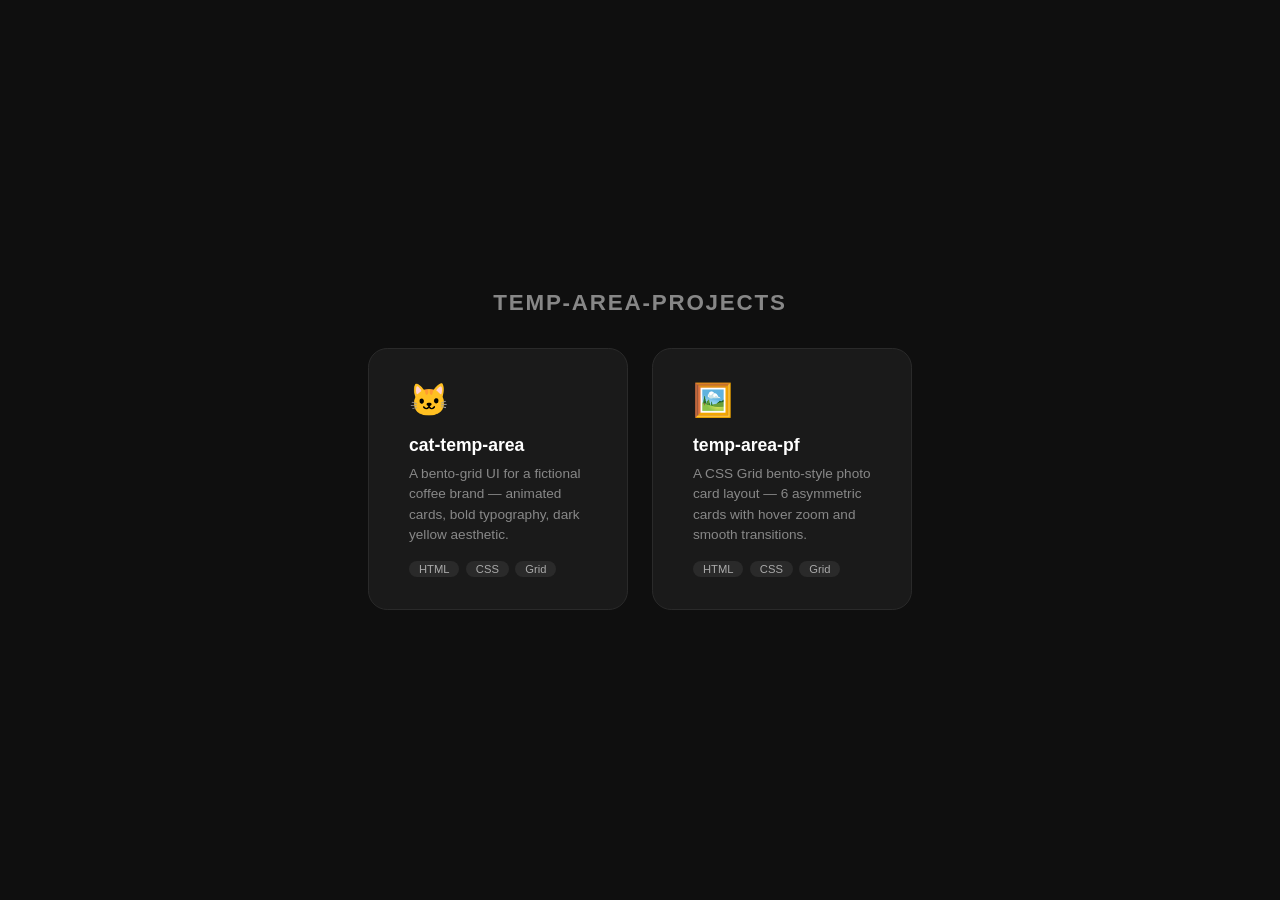
==== index.html @ 891ffad6 "initial commit — temp-area-projects hub with cat and pf Co-Authored-By: Claude Sonnet 4.6 <noreply@a" ====
<!DOCTYPE html>
<html lang="en">
<head>
  <meta charset="UTF-8">
  <meta name="viewport" content="width=device-width, initial-scale=1.0">
  <title>temp-area-projects</title>
  <style>
    * { margin: 0; padding: 0; box-sizing: border-box; }

    body {
      min-height: 100vh;
      background: #0f0f0f;
      display: flex;
      flex-direction: column;
      align-items: center;
      justify-content: center;
      font-family: 'Segoe UI', sans-serif;
      gap: 2rem;
      padding: 2rem;
    }

    h1 {
      color: #fff;
      font-size: 1.4rem;
      letter-spacing: 0.08em;
      opacity: 0.5;
      text-transform: uppercase;
    }

    .cards {
      display: flex;
      gap: 1.5rem;
      flex-wrap: wrap;
      justify-content: center;
    }

    a.card {
      text-decoration: none;
      background: #1a1a1a;
      border: 1px solid #2a2a2a;
      border-radius: 1.2rem;
      padding: 2rem 2.5rem;
      color: #fff;
      width: 260px;
      transition: transform 0.25s ease, border-color 0.25s ease, box-shadow 0.25s ease;
    }

    a.card:hover {
      transform: translateY(-6px);
      border-color: #555;
      box-shadow: 0 12px 40px rgba(0,0,0,0.5);
    }

    .card-icon { font-size: 2rem; margin-bottom: 1rem; }

    .card h2 {
      font-size: 1.1rem;
      margin-bottom: 0.5rem;
      color: #fff;
    }

    .card p {
      font-size: 0.85rem;
      color: #888;
      line-height: 1.5;
    }

    .tags {
      display: flex;
      gap: 0.4rem;
      flex-wrap: wrap;
      margin-top: 1rem;
    }

    .tag {
      font-size: 0.7rem;
      padding: 2px 10px;
      border-radius: 20px;
      background: #2a2a2a;
      color: #aaa;
    }
  </style>
</head>
<body>

  <h1>temp-area-projects</h1>

  <div class="cards">

    <a href="./cat/index.html" class="card">
      <div class="card-icon">🐱</div>
      <h2>cat-temp-area</h2>
      <p>A bento-grid UI for a fictional coffee brand — animated cards, bold typography, dark yellow aesthetic.</p>
      <div class="tags">
        <span class="tag">HTML</span>
        <span class="tag">CSS</span>
        <span class="tag">Grid</span>
      </div>
    </a>

    <a href="./pf/index.html" class="card">
      <div class="card-icon">🖼️</div>
      <h2>temp-area-pf</h2>
      <p>A CSS Grid bento-style photo card layout — 6 asymmetric cards with hover zoom and smooth transitions.</p>
      <div class="tags">
        <span class="tag">HTML</span>
        <span class="tag">CSS</span>
        <span class="tag">Grid</span>
      </div>
    </a>

  </div>

</body>
</html>
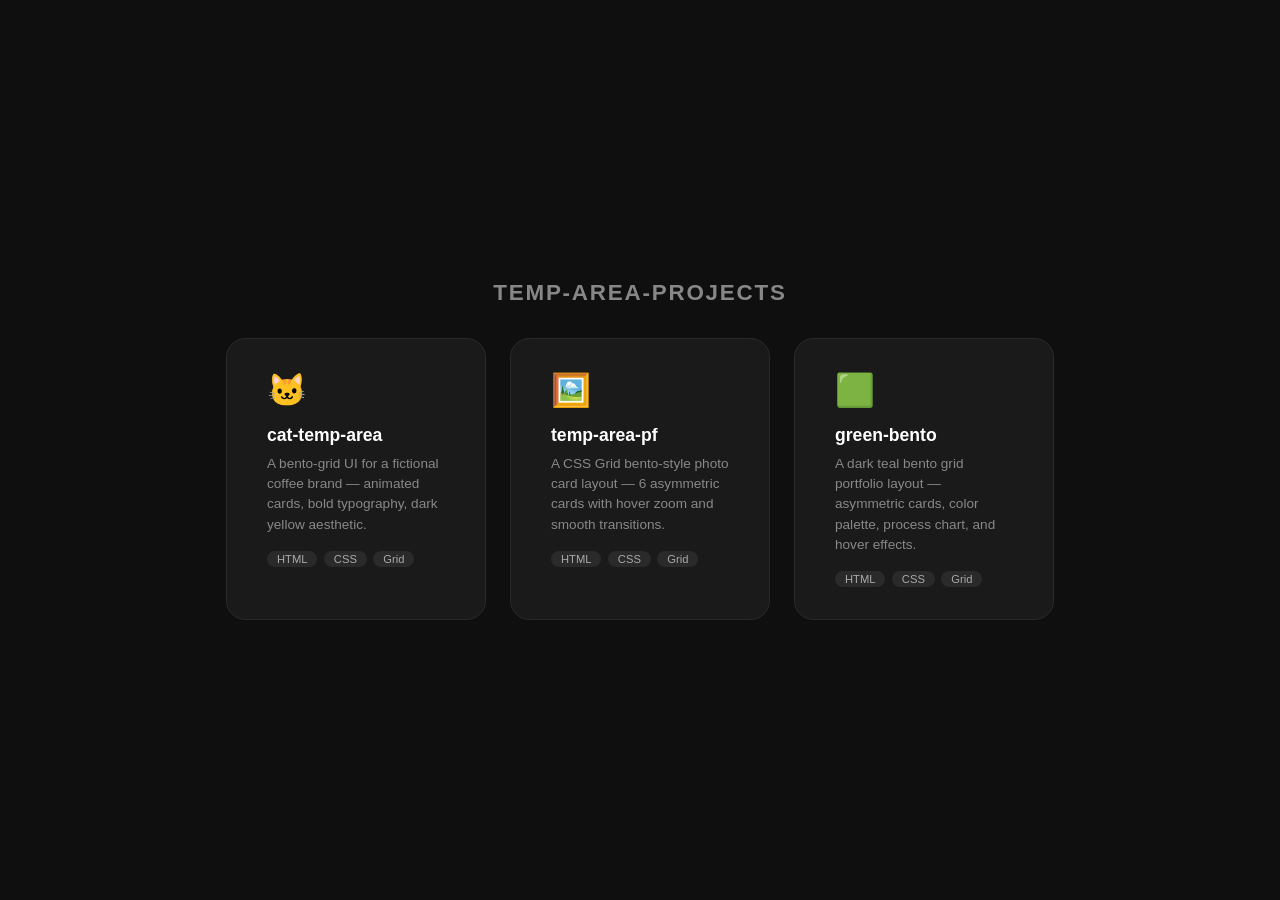
==== commit f7b76d29: "add green-bento card to temp-area-projects index" ====
--- a/index.html
+++ b/index.html
@@ -109,6 +109,17 @@
       </div>
     </a>
 
+    <a href="./green/index.html" class="card">
+      <div class="card-icon">🟩</div>
+      <h2>green-bento</h2>
+      <p>A dark teal bento grid portfolio layout — asymmetric cards, color palette, process chart, and hover effects.</p>
+      <div class="tags">
+        <span class="tag">HTML</span>
+        <span class="tag">CSS</span>
+        <span class="tag">Grid</span>
+      </div>
+    </a>
+
   </div>
 
 </body>
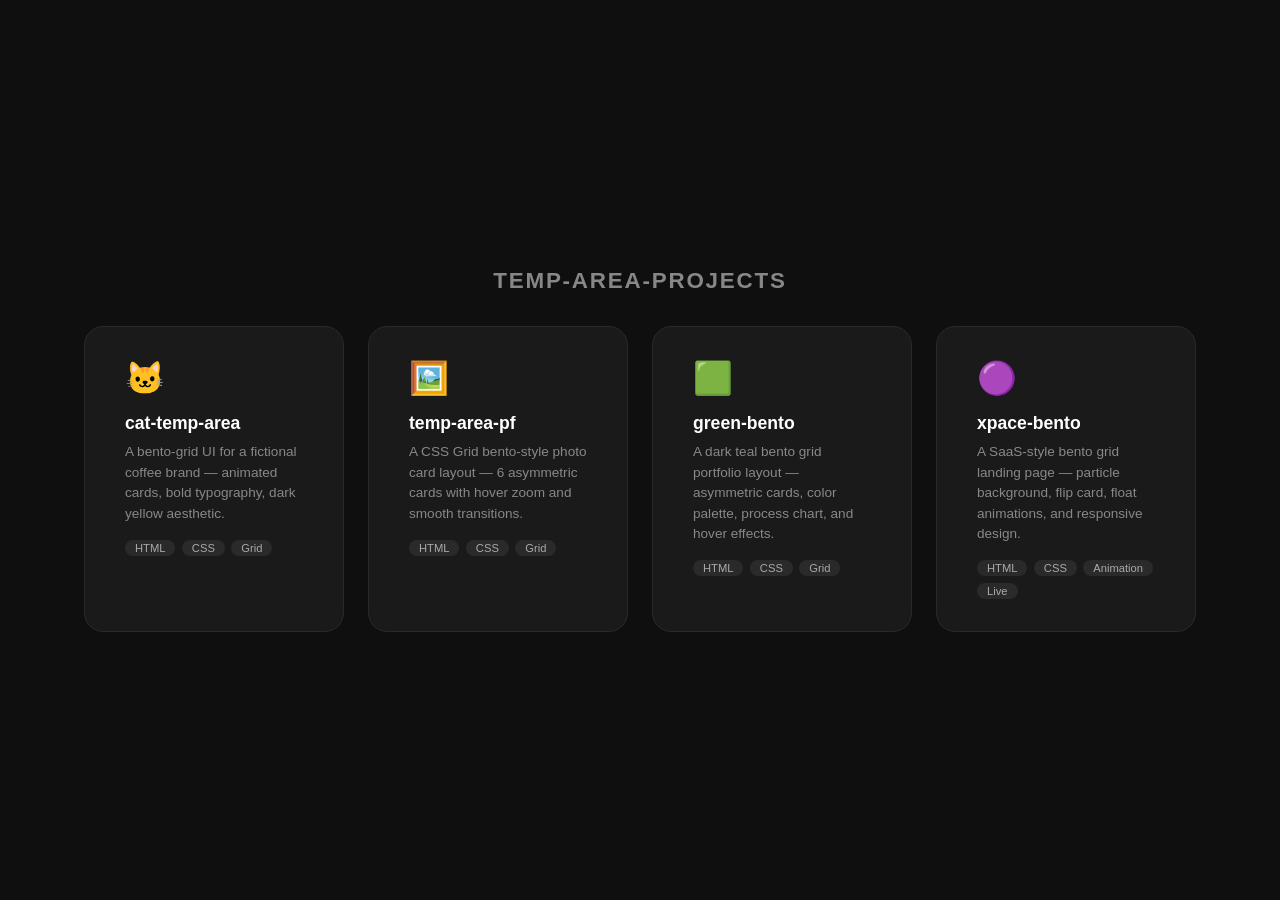
==== commit e592b733: "add xpace-bento card to temp-area-projects" ====
--- a/index.html
+++ b/index.html
@@ -109,7 +109,7 @@
       </div>
     </a>
 
-    <a href="./green/index.html" class="card">
+    <a href="https://myatkaungkyaw242.github.io/green-bento-grid/" target="_blank" class="card">
       <div class="card-icon">🟩</div>
       <h2>green-bento</h2>
       <p>A dark teal bento grid portfolio layout — asymmetric cards, color palette, process chart, and hover effects.</p>
@@ -120,6 +120,18 @@
       </div>
     </a>
 
+    <a href="https://myatkaungkyaw242.github.io/xpace-bento/" target="_blank" class="card">
+      <div class="card-icon">🟣</div>
+      <h2>xpace-bento</h2>
+      <p>A SaaS-style bento grid landing page — particle background, flip card, float animations, and responsive design.</p>
+      <div class="tags">
+        <span class="tag">HTML</span>
+        <span class="tag">CSS</span>
+        <span class="tag">Animation</span>
+        <span class="tag">Live</span>
+      </div>
+    </a>
+
   </div>
 
 </body>
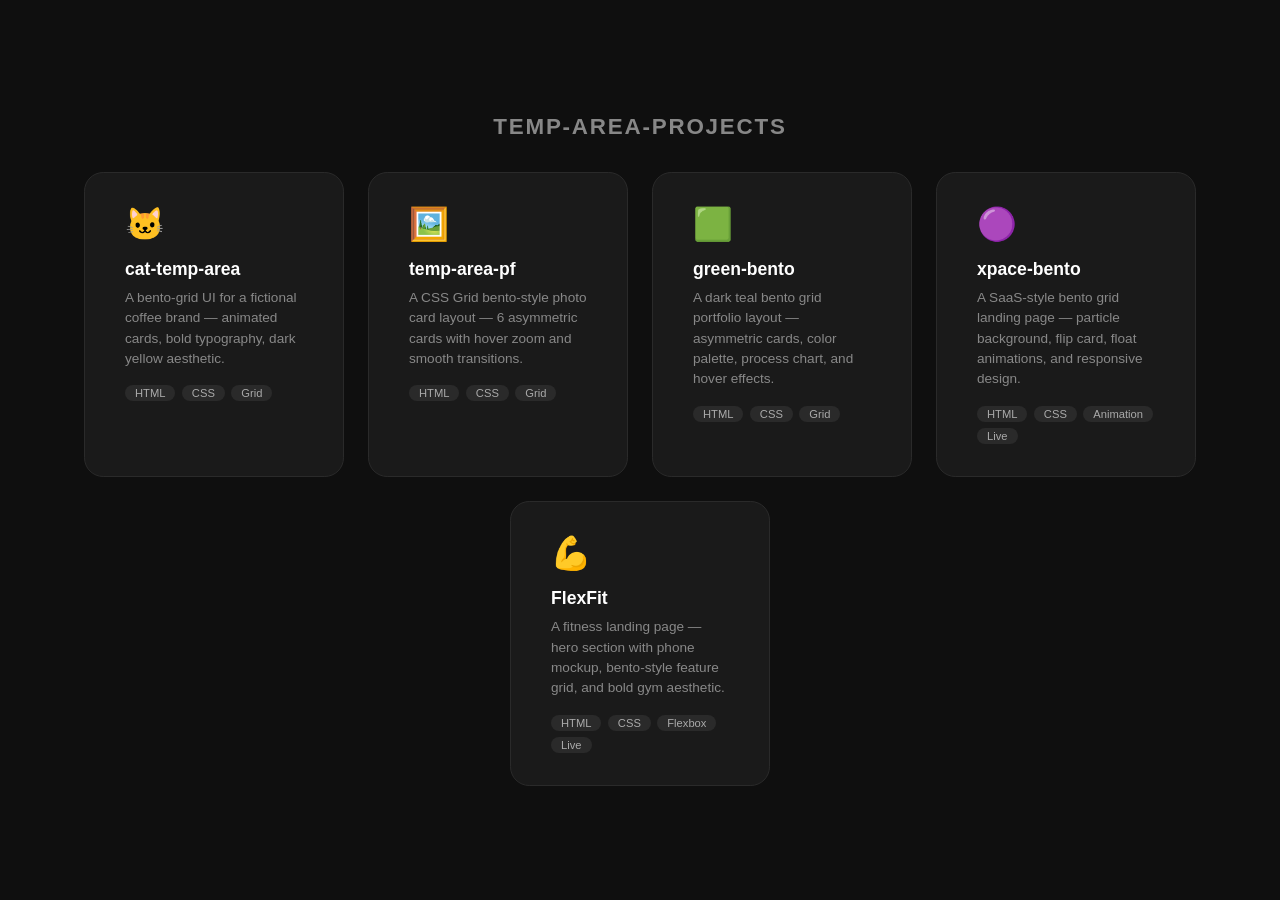
==== commit 9dd0ccc8: "add FlexFit card to temp-area-projects Co-Authored-By: Claude Sonnet 4.6 <noreply@anthropic.com>" ====
--- a/index.html
+++ b/index.html
@@ -132,6 +132,18 @@
       </div>
     </a>
 
+    <a href="https://myatkaungkyaw242.github.io/FlexFit/" target="_blank" class="card">
+      <div class="card-icon">💪</div>
+      <h2>FlexFit</h2>
+      <p>A fitness landing page — hero section with phone mockup, bento-style feature grid, and bold gym aesthetic.</p>
+      <div class="tags">
+        <span class="tag">HTML</span>
+        <span class="tag">CSS</span>
+        <span class="tag">Flexbox</span>
+        <span class="tag">Live</span>
+      </div>
+    </a>
+
   </div>
 
 </body>
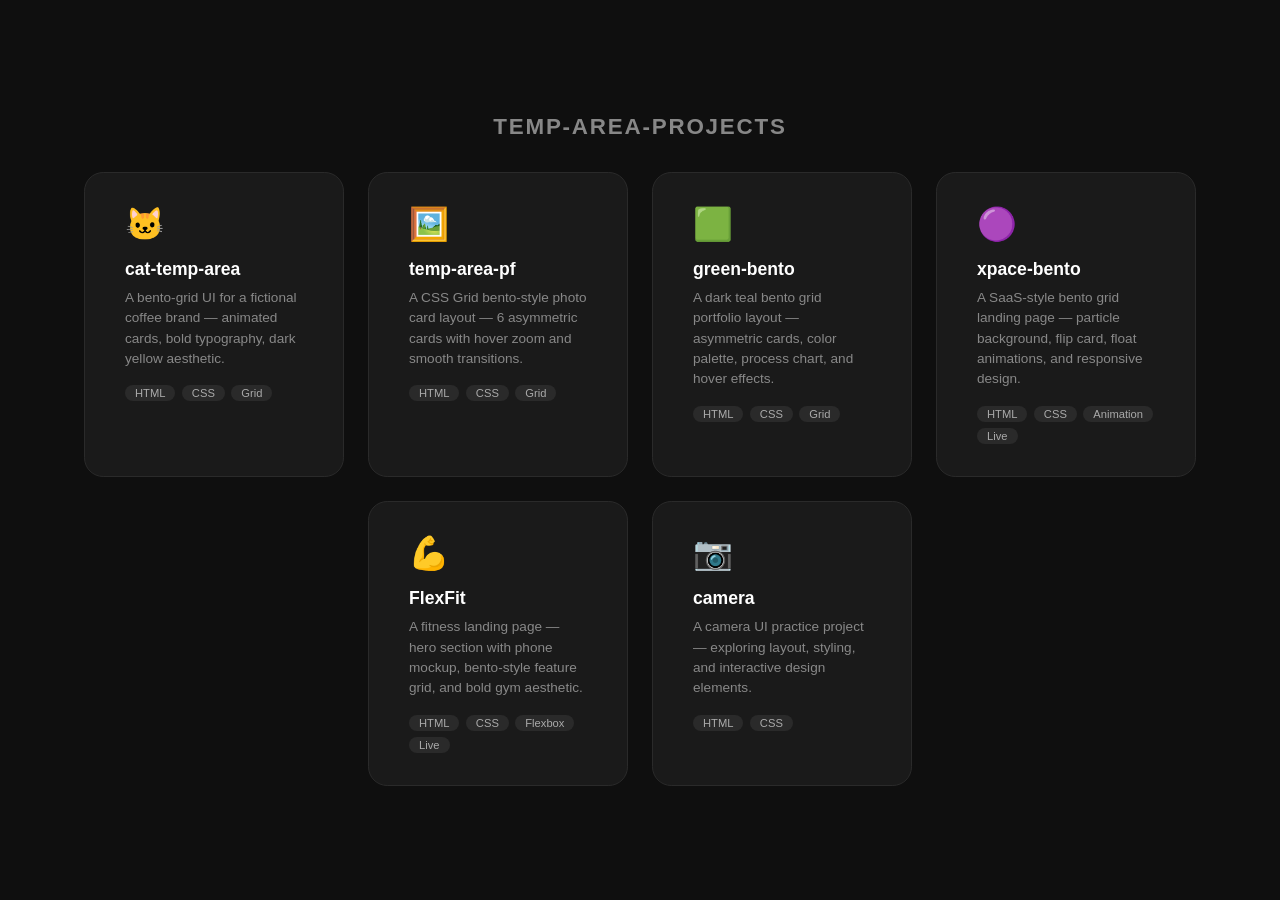
==== commit 8f8f1507: "add camera project" ====
--- a/index.html
+++ b/index.html
@@ -144,6 +144,16 @@
       </div>
     </a>
 
+    <a href="./camera/camera.html" class="card">
+      <div class="card-icon">📷</div>
+      <h2>camera</h2>
+      <p>A camera UI practice project — exploring layout, styling, and interactive design elements.</p>
+      <div class="tags">
+        <span class="tag">HTML</span>
+        <span class="tag">CSS</span>
+      </div>
+    </a>
+
   </div>
 
 </body>
